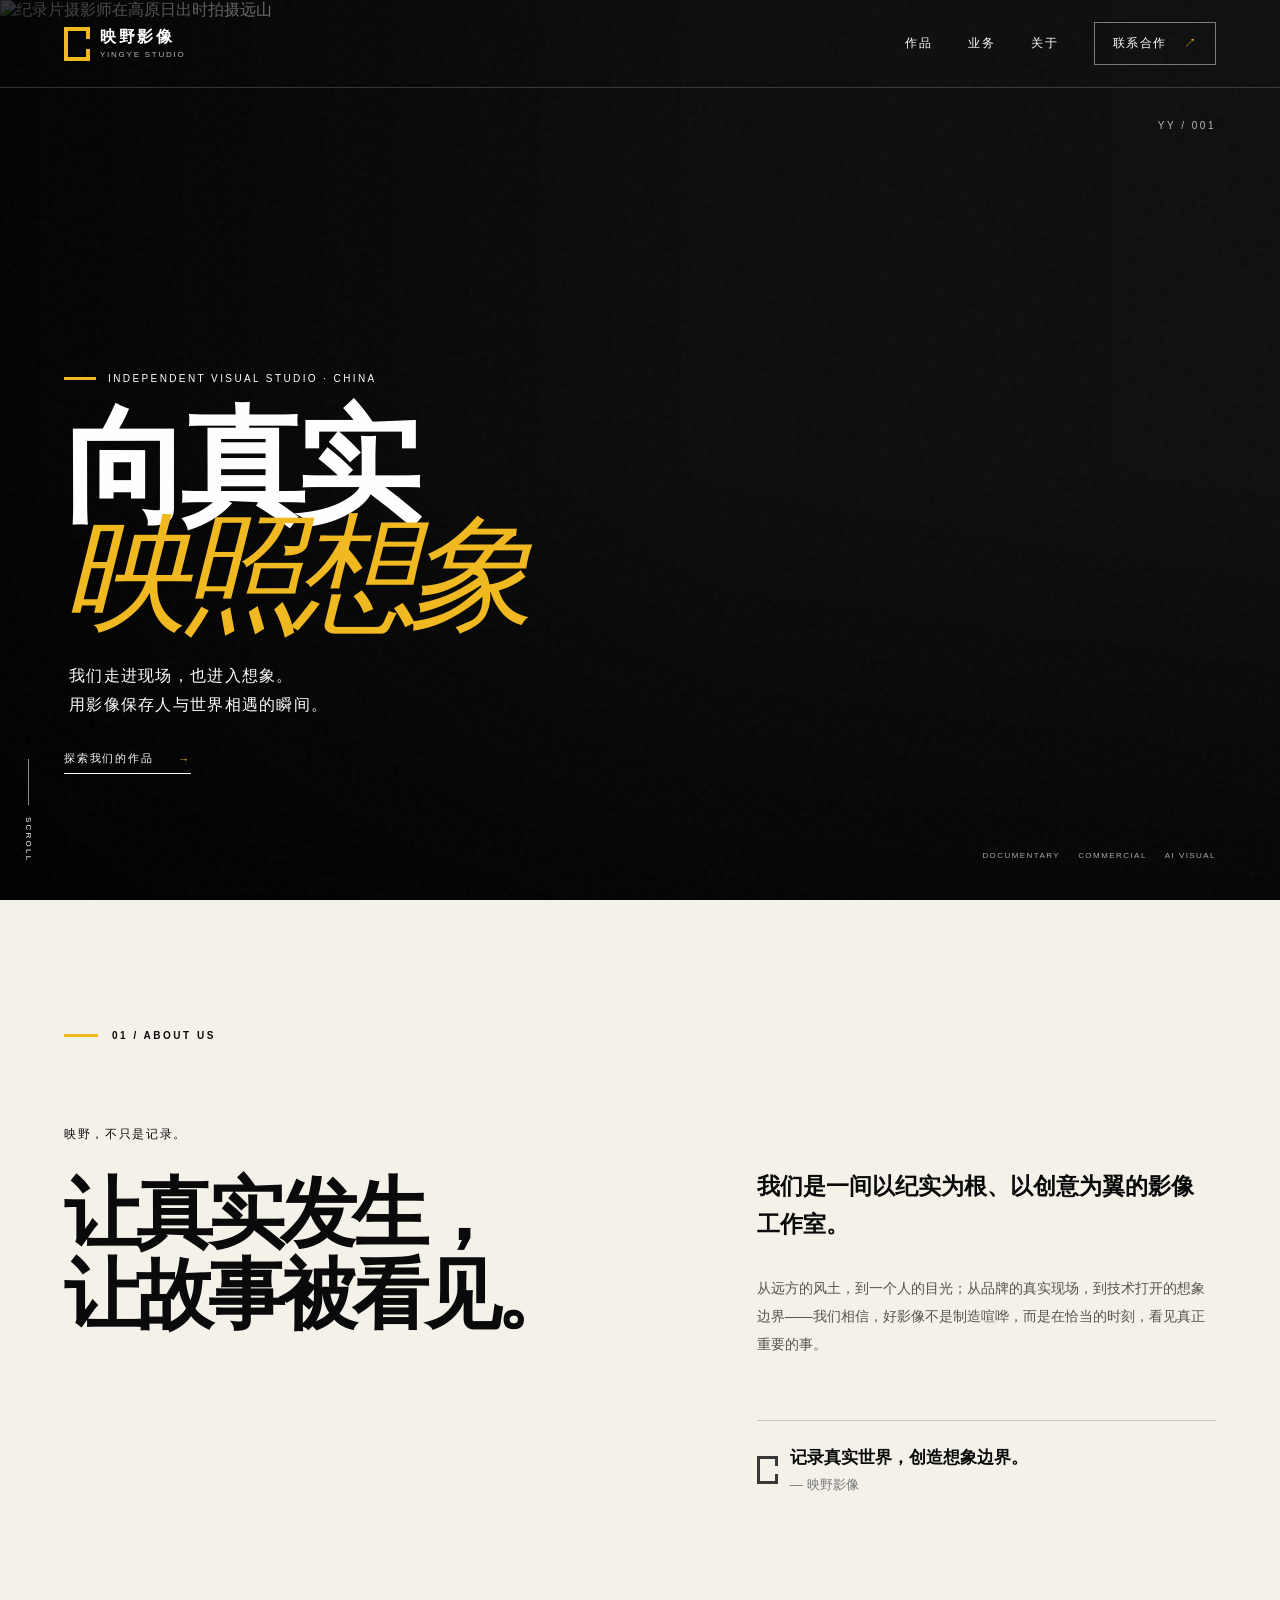
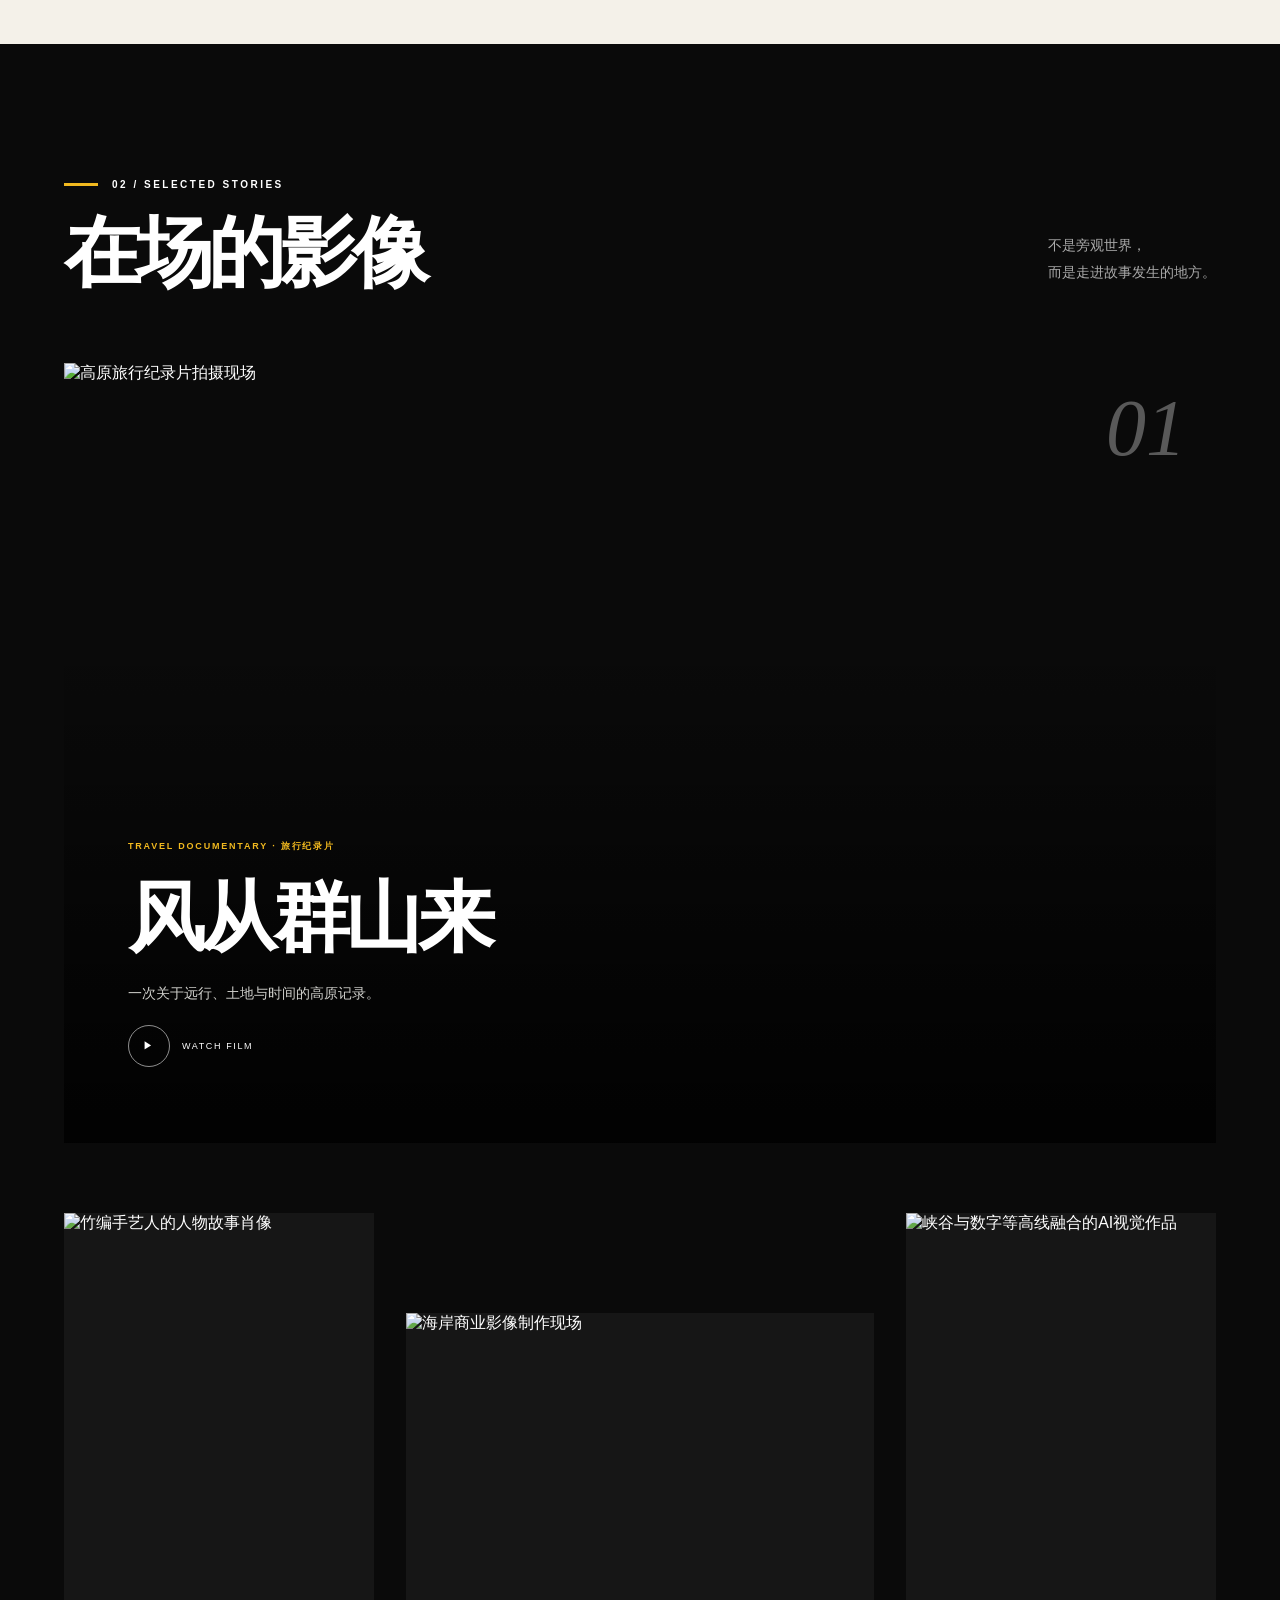
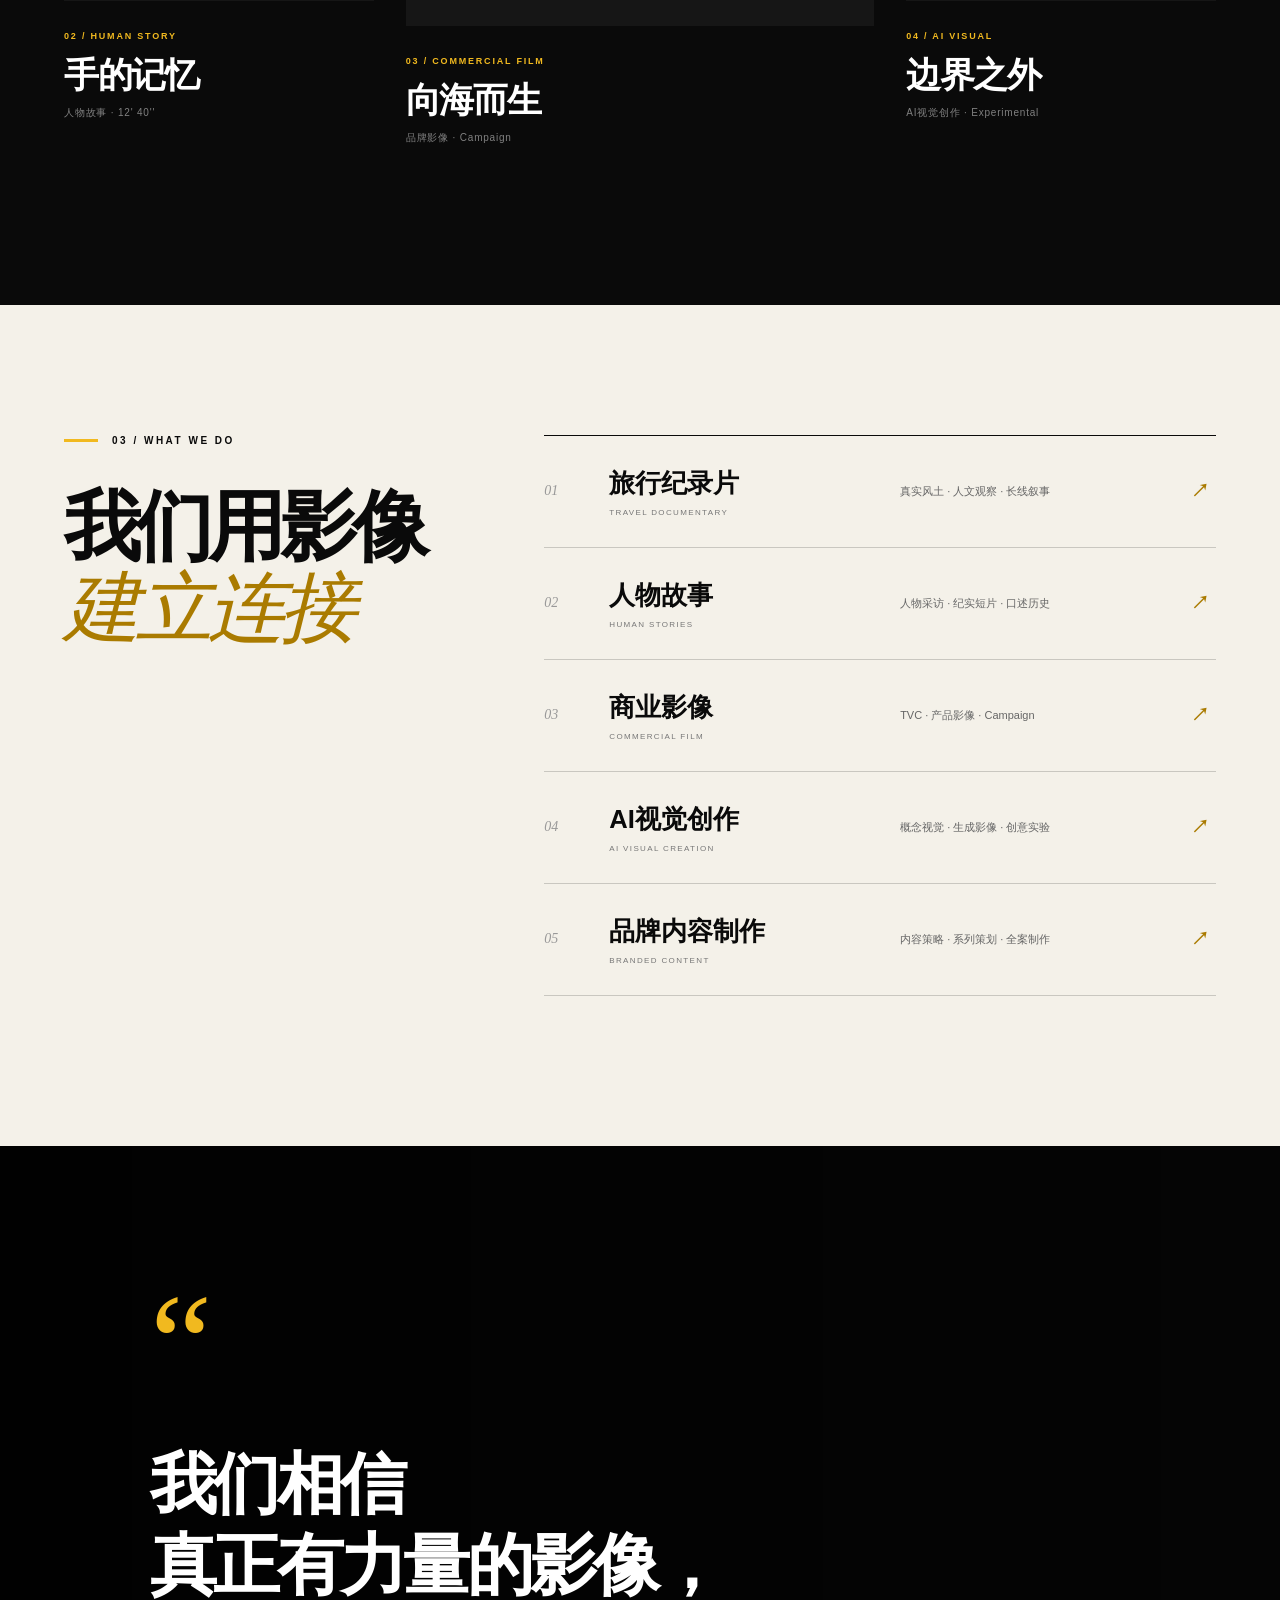
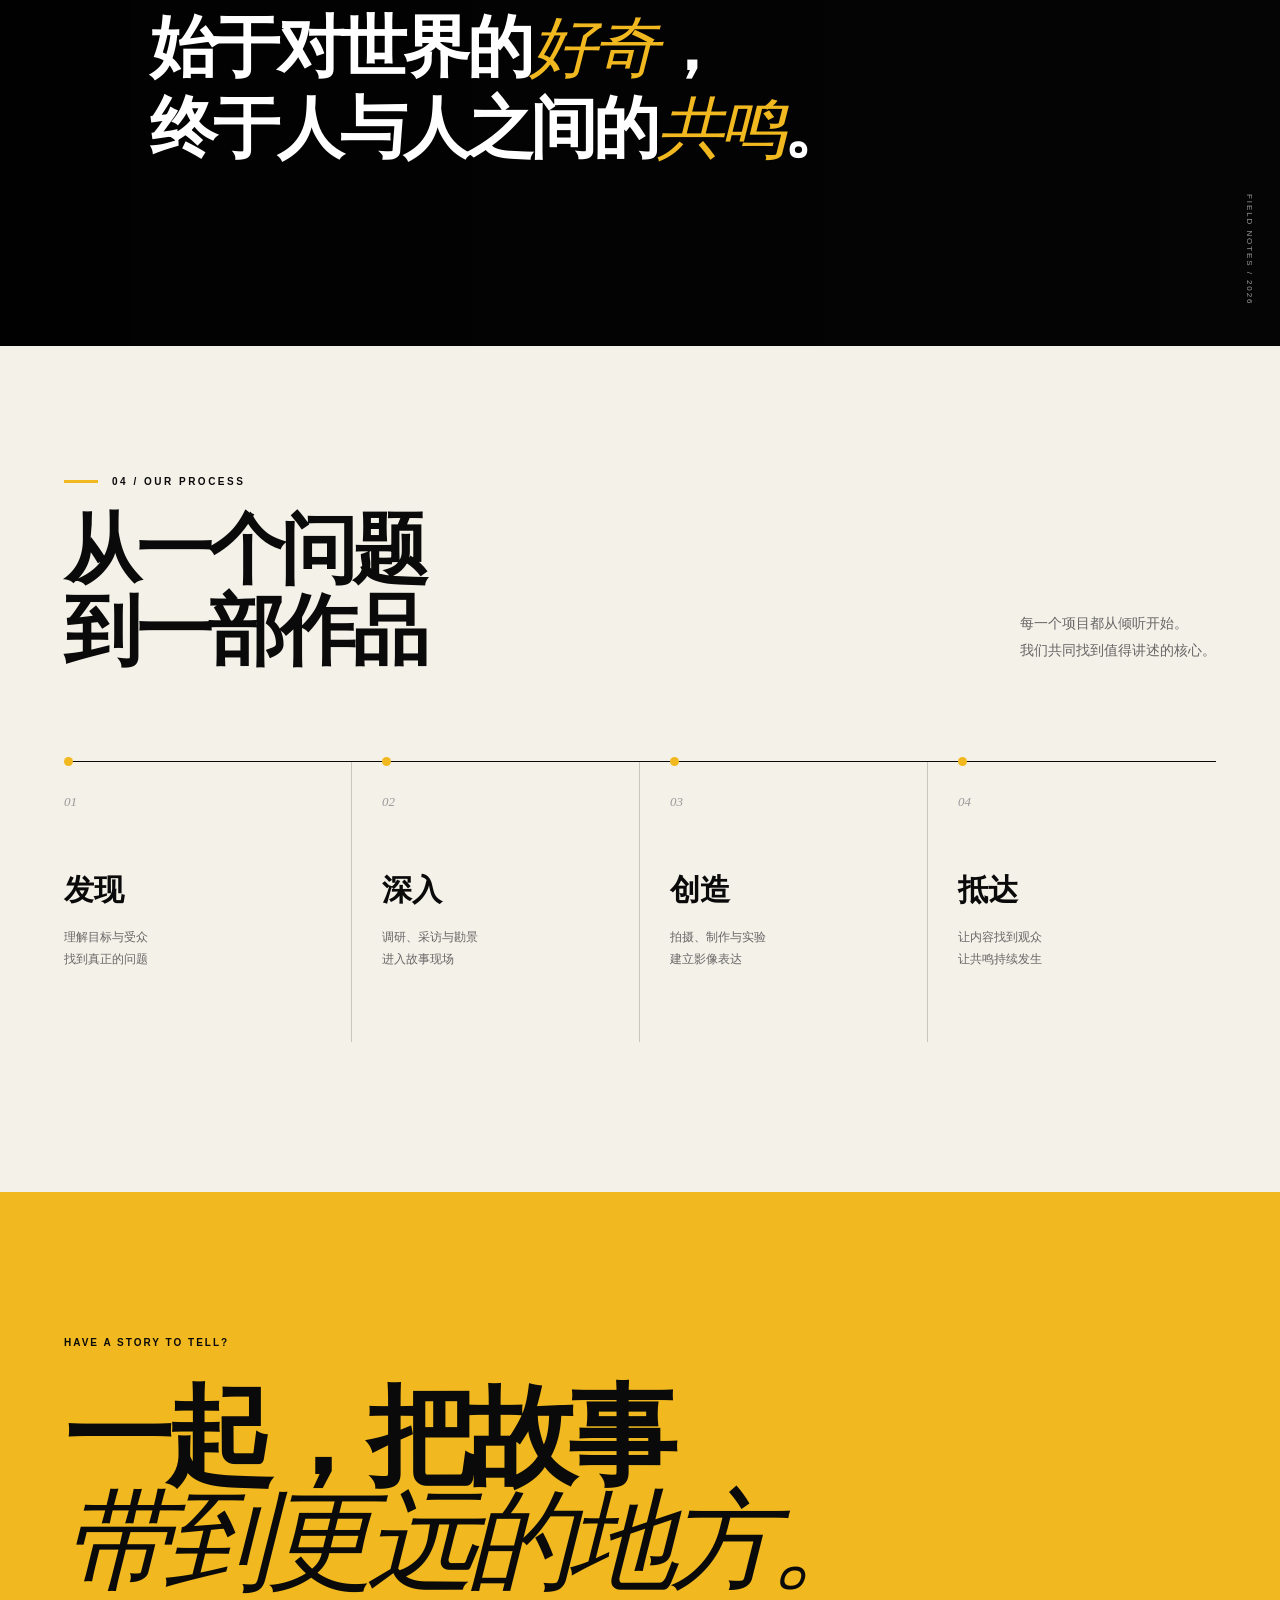
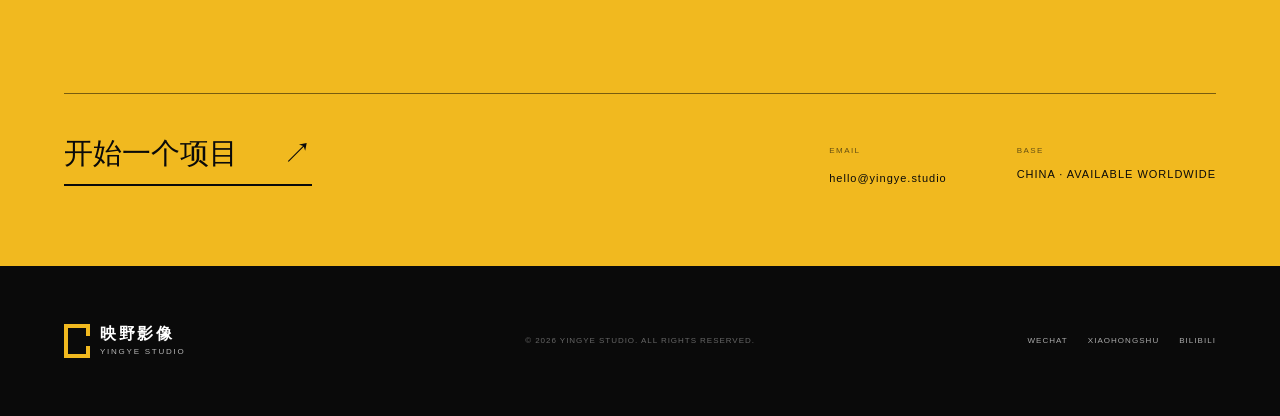
==== index.html @ b3ef0f45 "Add files via upload" ====
<!doctype html>
<html lang="zh-CN">
<head>
  <meta charset="UTF-8" />
  <meta name="viewport" content="width=device-width, initial-scale=1.0" />
  <meta name="description" content="映野影像 YINGYE STUDIO——记录真实世界，创造想象边界。旅行纪录片、人物故事、商业影像、AI视觉创作与品牌内容制作。" />
  <meta name="theme-color" content="#0a0a0a" />
  <title>映野影像 YINGYE STUDIO</title>
  <link rel="stylesheet" href="styles.css" />
</head>
<body>
  <div class="grain" aria-hidden="true"></div>

  <header class="site-header" id="siteHeader">
    <a class="brand" href="#top" aria-label="映野影像首页">
      <span class="brand-mark" aria-hidden="true"></span>
      <span class="brand-copy"><b>映野影像</b><small>YINGYE STUDIO</small></span>
    </a>
    <nav class="desktop-nav" aria-label="主导航">
      <a href="#work">作品</a>
      <a href="#services">业务</a>
      <a href="#about">关于</a>
      <a class="nav-contact" href="#contact">联系合作 <span>↗</span></a>
    </nav>
    <button class="menu-toggle" type="button" aria-label="打开菜单" aria-controls="mobileNav" aria-expanded="false">
      <span></span><span></span>
    </button>
  </header>

  <nav class="mobile-nav" id="mobileNav" aria-label="移动端导航">
    <a href="#work"><em>01</em>作品</a>
    <a href="#services"><em>02</em>业务</a>
    <a href="#about"><em>03</em>关于</a>
    <a href="#contact"><em>04</em>联系合作</a>
    <p>记录真实世界，创造想象边界。</p>
  </nav>

  <main id="top">
    <section class="hero" aria-labelledby="heroTitle">
      <img class="hero-image" src="assets/hero-documentary.webp" alt="纪录片摄影师在高原日出时拍摄远山" fetchpriority="high" />
      <div class="hero-shade" aria-hidden="true"></div>
      <div class="hero-index">YY / 001</div>
      <div class="hero-content">
        <p class="eyebrow"><span></span> Independent Visual Studio · China</p>
        <h1 id="heroTitle">向真实<br /><i>映照想象</i></h1>
        <p class="hero-lead">我们走进现场，也进入想象。<br />用影像保存人与世界相遇的瞬间。</p>
        <a class="text-link light" href="#work">探索我们的作品 <span>→</span></a>
      </div>
      <div class="hero-meta">
        <span>DOCUMENTARY</span><span>COMMERCIAL</span><span>AI VISUAL</span>
      </div>
      <a class="scroll-cue" href="#about" aria-label="向下浏览"><span></span>SCROLL</a>
    </section>

    <section class="intro light-section" id="about">
      <div class="section-kicker reveal">01 / ABOUT US</div>
      <div class="intro-grid">
        <div class="intro-title reveal">
          <p>映野，不只是记录。</p>
          <h2>让真实发生，<br />让故事被看见。</h2>
        </div>
        <div class="intro-copy reveal">
          <p class="lead">我们是一间以纪实为根、以创意为翼的影像工作室。</p>
          <p>从远方的风土，到一个人的目光；从品牌的真实现场，到技术打开的想象边界——我们相信，好影像不是制造喧哗，而是在恰当的时刻，看见真正重要的事。</p>
          <div class="signature">
            <span class="brand-mark dark" aria-hidden="true"></span>
            <b>记录真实世界，创造想象边界。</b>
            <small>— 映野影像</small>
          </div>
        </div>
      </div>
    </section>

    <section class="work-section" id="work" aria-labelledby="workTitle">
      <div class="section-head reveal">
        <div>
          <div class="section-kicker inverse">02 / SELECTED STORIES</div>
          <h2 id="workTitle">在场的影像</h2>
        </div>
        <p>不是旁观世界，<br />而是走进故事发生的地方。</p>
      </div>

      <div class="featured-story reveal">
        <img src="assets/hero-documentary.webp" alt="高原旅行纪录片拍摄现场" loading="lazy" />
        <div class="story-overlay"></div>
        <div class="story-number">01</div>
        <div class="story-copy">
          <span>TRAVEL DOCUMENTARY · 旅行纪录片</span>
          <h3>风从群山来</h3>
          <p>一次关于远行、土地与时间的高原记录。</p>
          <button class="play-button" type="button" data-film="风从群山来" aria-label="播放《风从群山来》概念片"><i>▶</i> WATCH FILM</button>
        </div>
      </div>

      <div class="story-grid">
        <article class="story-card portrait reveal">
          <div class="card-image"><img src="assets/portrait-story.webp" alt="竹编手艺人的人物故事肖像" loading="lazy" /></div>
          <div class="card-caption">
            <span>02 / HUMAN STORY</span>
            <h3>手的记忆</h3>
            <p>人物故事 · 12' 40''</p>
          </div>
        </article>
        <article class="story-card wide reveal">
          <div class="card-image"><img src="assets/commercial-film.webp" alt="海岸商业影像制作现场" loading="lazy" /></div>
          <div class="card-caption">
            <span>03 / COMMERCIAL FILM</span>
            <h3>向海而生</h3>
            <p>品牌影像 · Campaign</p>
          </div>
        </article>
        <article class="story-card portrait reveal">
          <div class="card-image"><img src="assets/ai-visual.webp" alt="峡谷与数字等高线融合的AI视觉作品" loading="lazy" /></div>
          <div class="card-caption">
            <span>04 / AI VISUAL</span>
            <h3>边界之外</h3>
            <p>AI视觉创作 · Experimental</p>
          </div>
        </article>
      </div>
    </section>

    <section class="services light-section" id="services" aria-labelledby="servicesTitle">
      <div class="services-title reveal">
        <div class="section-kicker">03 / WHAT WE DO</div>
        <h2 id="servicesTitle">我们用影像<br /><i>建立连接</i></h2>
      </div>
      <div class="service-list">
        <article class="service-item reveal">
          <span>01</span><div><h3>旅行纪录片</h3><p>TRAVEL DOCUMENTARY</p></div><em>真实风土 · 人文观察 · 长线叙事</em><b>↗</b>
        </article>
        <article class="service-item reveal">
          <span>02</span><div><h3>人物故事</h3><p>HUMAN STORIES</p></div><em>人物采访 · 纪实短片 · 口述历史</em><b>↗</b>
        </article>
        <article class="service-item reveal">
          <span>03</span><div><h3>商业影像</h3><p>COMMERCIAL FILM</p></div><em>TVC · 产品影像 · Campaign</em><b>↗</b>
        </article>
        <article class="service-item reveal">
          <span>04</span><div><h3>AI视觉创作</h3><p>AI VISUAL CREATION</p></div><em>概念视觉 · 生成影像 · 创意实验</em><b>↗</b>
        </article>
        <article class="service-item reveal">
          <span>05</span><div><h3>品牌内容制作</h3><p>BRANDED CONTENT</p></div><em>内容策略 · 系列策划 · 全案制作</em><b>↗</b>
        </article>
      </div>
    </section>

    <section class="manifesto" aria-label="品牌宣言">
      <div class="manifesto-bg" aria-hidden="true"></div>
      <div class="manifesto-copy reveal">
        <span class="quote-mark">“</span>
        <p>我们相信<br />真正有力量的影像，<br />始于对世界的<strong>好奇</strong>，<br />终于人与人之间的<strong>共鸣</strong>。</p>
      </div>
      <div class="manifesto-side">FIELD NOTES / 2026</div>
    </section>

    <section class="process light-section" aria-labelledby="processTitle">
      <div class="section-head dark-text reveal">
        <div>
          <div class="section-kicker">04 / OUR PROCESS</div>
          <h2 id="processTitle">从一个问题<br />到一部作品</h2>
        </div>
        <p>每一个项目都从倾听开始。<br />我们共同找到值得讲述的核心。</p>
      </div>
      <ol class="process-steps">
        <li class="reveal"><span>01</span><h3>发现</h3><p>理解目标与受众<br />找到真正的问题</p></li>
        <li class="reveal"><span>02</span><h3>深入</h3><p>调研、采访与勘景<br />进入故事现场</p></li>
        <li class="reveal"><span>03</span><h3>创造</h3><p>拍摄、制作与实验<br />建立影像表达</p></li>
        <li class="reveal"><span>04</span><h3>抵达</h3><p>让内容找到观众<br />让共鸣持续发生</p></li>
      </ol>
    </section>

    <section class="contact" id="contact">
      <div class="contact-top reveal">
        <span>HAVE A STORY TO TELL?</span>
        <h2>一起，把故事<br /><i>带到更远的地方。</i></h2>
      </div>
      <div class="contact-bottom reveal">
        <a class="contact-cta" href="mailto:hello@yingye.studio">开始一个项目 <span>↗</span></a>
        <div class="contact-info">
          <div><small>EMAIL</small><a href="mailto:hello@yingye.studio">hello@yingye.studio</a></div>
          <div><small>BASE</small><p>CHINA · AVAILABLE WORLDWIDE</p></div>
        </div>
      </div>
    </section>
  </main>

  <footer>
    <a class="brand footer-brand" href="#top"><span class="brand-mark"></span><span class="brand-copy"><b>映野影像</b><small>YINGYE STUDIO</small></span></a>
    <p>© 2026 YINGYE STUDIO. ALL RIGHTS RESERVED.</p>
    <div><a href="#">WECHAT</a><a href="#">XIAOHONGSHU</a><a href="#">BILIBILI</a></div>
  </footer>

  <div class="film-modal" id="filmModal" role="dialog" aria-modal="true" aria-labelledby="filmTitle" hidden>
    <button type="button" class="modal-close" aria-label="关闭">×</button>
    <div class="film-frame">
      <img src="assets/hero-documentary.webp" alt="" />
      <div><span>CONCEPT TRAILER</span><h2 id="filmTitle">风从群山来</h2><p>此处可替换为您的正式作品视频。</p></div>
    </div>
  </div>

  <script src="script.js"></script>
</body>
</html>
---- styles.css ----
:root {
  --ink: #0a0a0a;
  --paper: #f4f1e9;
  --white: #fff;
  --gold: #f1b91f;
  --muted: #8b8b84;
  --line: rgba(10, 10, 10, .18);
  --pad: clamp(24px, 5vw, 82px);
  --serif: Georgia, "Times New Roman", serif;
  --sans: "Arial Narrow", "PingFang SC", "Microsoft YaHei", Arial, sans-serif;
}

* { box-sizing: border-box; }
html { scroll-behavior: smooth; }
body { margin: 0; color: var(--white); background: var(--ink); font-family: var(--sans); -webkit-font-smoothing: antialiased; }
body.menu-open, body.modal-open { overflow: hidden; }
a { color: inherit; text-decoration: none; }
button { color: inherit; font: inherit; }
img { display: block; width: 100%; }
::selection { background: var(--gold); color: var(--ink); }

.grain { position: fixed; inset: 0; z-index: 100; pointer-events: none; opacity: .045; background-image: url("data:image/svg+xml,%3Csvg viewBox='0 0 180 180' xmlns='http://www.w3.org/2000/svg'%3E%3Cfilter id='n'%3E%3CfeTurbulence type='fractalNoise' baseFrequency='.92' numOctaves='3' stitchTiles='stitch'/%3E%3C/filter%3E%3Crect width='100%25' height='100%25' filter='url(%23n)' opacity='.7'/%3E%3C/svg%3E"); }

.site-header { position: fixed; top: 0; left: 0; right: 0; z-index: 80; height: 88px; padding: 0 var(--pad); display: flex; align-items: center; justify-content: space-between; border-bottom: 1px solid rgba(255,255,255,.18); transition: background .35s, height .35s; }
.site-header.scrolled { height: 72px; background: rgba(8,8,8,.92); backdrop-filter: blur(16px); }
.brand { display: inline-flex; align-items: center; gap: 14px; }
.brand-mark { width: 22px; height: 34px; display: block; border: 4px solid var(--gold); border-right: 0; position: relative; }
.brand-mark::after { content: ""; position: absolute; right: -4px; top: -4px; width: 4px; height: 12px; background: var(--gold); box-shadow: 0 22px 0 var(--gold); }
.brand-mark.dark { border-color: var(--ink); opacity: .8; }
.brand-mark.dark::after { background: var(--ink); box-shadow: 0 22px 0 var(--ink); }
.brand-copy { display: flex; flex-direction: column; line-height: 1; }
.brand-copy b { font-size: 16px; letter-spacing: .16em; }
.brand-copy small { margin-top: 6px; font-size: 8px; letter-spacing: .22em; opacity: .7; }
.desktop-nav { display: flex; align-items: center; gap: 36px; font-size: 12px; letter-spacing: .12em; }
.desktop-nav > a:not(.nav-contact) { position: relative; }
.desktop-nav > a:not(.nav-contact)::after { content: ""; height: 1px; position: absolute; left: 0; right: 100%; bottom: -7px; background: var(--gold); transition: right .25s; }
.desktop-nav > a:hover::after { right: 0; }
.nav-contact { padding: 12px 18px; border: 1px solid rgba(255,255,255,.45); }
.nav-contact span { color: var(--gold); margin-left: 12px; }
.menu-toggle { display: none; width: 42px; height: 42px; background: transparent; border: 0; padding: 8px; position: relative; z-index: 91; }
.menu-toggle span { display: block; height: 1px; background: white; width: 26px; margin: 7px 0; transition: transform .3s; }
.menu-toggle.active span:first-child { transform: translateY(4px) rotate(45deg); }
.menu-toggle.active span:last-child { transform: translateY(-4px) rotate(-45deg); }
.mobile-nav { display: none; }

.hero { height: 100svh; min-height: 720px; position: relative; overflow: hidden; background: #111; }
.hero-image { position: absolute; inset: 0; height: 100%; object-fit: cover; object-position: center; animation: heroZoom 12s ease-out both; }
@keyframes heroZoom { from { transform: scale(1.07); } to { transform: scale(1); } }
.hero-shade { position: absolute; inset: 0; background: linear-gradient(90deg, rgba(0,0,0,.8) 0%, rgba(0,0,0,.22) 55%, rgba(0,0,0,.08)), linear-gradient(0deg, rgba(0,0,0,.65), transparent 48%); }
.hero-index { position: absolute; top: 120px; right: var(--pad); font-size: 10px; letter-spacing: .25em; opacity: .7; }
.hero-content { position: absolute; left: var(--pad); bottom: 14vh; width: min(760px, 72vw); }
.eyebrow { display: flex; align-items: center; gap: 12px; font-size: 10px; letter-spacing: .24em; text-transform: uppercase; margin: 0 0 30px; }
.eyebrow span { width: 32px; height: 3px; background: var(--gold); }
.hero h1 { margin: 0; font-size: clamp(64px, 9.8vw, 156px); line-height: .85; letter-spacing: -.07em; font-weight: 900; }
.hero h1 i { font-family: var(--serif); font-weight: 400; letter-spacing: -.08em; color: var(--gold); }
.hero-lead { font-size: clamp(14px, 1.25vw, 19px); line-height: 1.8; margin: 34px 0 28px 5px; letter-spacing: .08em; }
.text-link { display: inline-flex; align-items: center; gap: 25px; padding-bottom: 7px; border-bottom: 1px solid currentColor; font-size: 11px; letter-spacing: .16em; }
.text-link span { color: var(--gold); transition: transform .25s; }
.text-link:hover span { transform: translateX(7px); }
.hero-meta { position: absolute; right: var(--pad); bottom: 40px; display: flex; gap: 18px; font-size: 8px; letter-spacing: .18em; opacity: .65; }
.scroll-cue { position: absolute; left: 24px; bottom: 38px; font-size: 8px; letter-spacing: .28em; writing-mode: vertical-rl; display: flex; align-items: center; gap: 12px; }
.scroll-cue span { width: 1px; height: 46px; background: rgba(255,255,255,.55); position: relative; overflow: hidden; }
.scroll-cue span::after { content: ""; position: absolute; width: 100%; height: 50%; left: 0; top: -50%; background: var(--gold); animation: scrollLine 2s infinite; }
@keyframes scrollLine { to { top: 100%; } }

.light-section { color: var(--ink); background: var(--paper); }
.intro { padding: 130px var(--pad) 150px; }
.section-kicker { font-size: 10px; letter-spacing: .25em; font-weight: 700; display: flex; gap: 14px; align-items: center; }
.section-kicker::before { content: ""; width: 34px; height: 3px; background: var(--gold); }
.section-kicker.inverse { color: white; }
.intro-grid { display: grid; grid-template-columns: 1.08fr .92fr; gap: 12vw; margin-top: 85px; }
.intro-title > p { font-size: 12px; letter-spacing: .14em; margin: 0 0 30px; }
.intro-title h2, .services-title h2, .section-head h2 { margin: 0; font-size: clamp(42px, 6vw, 88px); line-height: 1.06; letter-spacing: -.065em; }
.intro-copy { max-width: 560px; padding-top: 42px; }
.intro-copy > p { color: #54544f; line-height: 2; font-size: 14px; }
.intro-copy .lead { color: var(--ink); font-size: 23px; line-height: 1.65; font-weight: 600; margin: 0 0 30px; }
.signature { margin-top: 62px; padding-top: 25px; border-top: 1px solid var(--line); display: grid; grid-template-columns: auto 1fr; column-gap: 15px; align-items: center; }
.signature .brand-mark { grid-row: 1 / 3; width: 18px; height: 28px; border-width: 3px; }
.signature .brand-mark::after { width: 3px; right: -3px; top: -3px; height: 10px; box-shadow: 0 18px 0 var(--ink); }
.signature b { font-family: var(--serif); font-size: 17px; }
.signature small { margin-top: 7px; color: #777; }

.work-section { padding: 135px var(--pad) 160px; background: var(--ink); }
.section-head { display: flex; align-items: flex-end; justify-content: space-between; margin-bottom: 70px; }
.section-head h2 { margin-top: 22px; }
.section-head > p { margin: 0 0 8px; max-width: 330px; color: #aaa; font-size: 14px; line-height: 1.9; }
.featured-story { height: min(70vw, 780px); min-height: 540px; position: relative; overflow: hidden; }
.featured-story > img { height: 100%; object-fit: cover; transition: transform 1s cubic-bezier(.2,.8,.2,1); }
.featured-story:hover > img { transform: scale(1.025); }
.story-overlay { position: absolute; inset: 0; background: linear-gradient(0deg, rgba(0,0,0,.85), transparent 65%); }
.story-number { position: absolute; right: 30px; top: 25px; font: italic 80px/1 var(--serif); opacity: .32; }
.story-copy { position: absolute; left: clamp(25px, 5vw, 70px); bottom: clamp(30px, 6vw, 76px); }
.story-copy > span, .card-caption > span { color: var(--gold); font-size: 9px; letter-spacing: .2em; font-weight: 700; }
.story-copy h3 { font-size: clamp(42px, 6vw, 88px); letter-spacing: -.06em; margin: 14px 0 12px; }
.story-copy p { color: #d0d0cc; font-size: 14px; }
.play-button { margin-top: 22px; border: 0; background: transparent; padding: 0; font-size: 9px; letter-spacing: .18em; cursor: pointer; display: flex; align-items: center; gap: 12px; }
.play-button i { width: 42px; height: 42px; display: grid; place-items: center; border: 1px solid rgba(255,255,255,.55); border-radius: 50%; font-style: normal; font-size: 10px; transition: background .25s, color .25s; }
.play-button:hover i { background: var(--gold); color: var(--ink); border-color: var(--gold); }
.story-grid { display: grid; grid-template-columns: .86fr 1.3fr .86fr; gap: clamp(16px, 2.5vw, 40px); margin-top: 70px; align-items: start; }
.story-card.wide { margin-top: 100px; }
.card-image { overflow: hidden; background: #161616; }
.story-card.portrait .card-image { aspect-ratio: 4 / 5; }
.story-card.wide .card-image { aspect-ratio: 3 / 2; }
.card-image img { height: 100%; object-fit: cover; filter: saturate(.82); transition: transform .7s, filter .7s; }
.story-card:hover img { transform: scale(1.035); filter: saturate(1); }
.card-caption { padding-top: 24px; position: relative; }
.card-caption h3 { margin: 10px 0 7px; font-size: clamp(25px, 2.7vw, 42px); letter-spacing: -.04em; }
.card-caption p { margin: 0; color: #808080; font-size: 10px; letter-spacing: .08em; }

.services { padding: 130px var(--pad) 150px; display: grid; grid-template-columns: .72fr 1.28fr; gap: 8vw; }
.services-title { position: sticky; top: 130px; align-self: start; }
.services-title h2 { margin-top: 40px; }
.services-title h2 i { font-family: var(--serif); color: #aa7b00; font-weight: 400; }
.service-list { border-top: 1px solid var(--ink); }
.service-item { display: grid; grid-template-columns: 45px 1fr 1fr 25px; gap: 20px; align-items: center; padding: 30px 0; border-bottom: 1px solid var(--line); transition: padding .25s, background .25s; }
.service-item:hover { padding-left: 16px; background: rgba(241,185,31,.08); }
.service-item > span { color: #999; font: italic 14px var(--serif); }
.service-item h3 { margin: 0 0 7px; font-size: clamp(20px, 2vw, 30px); }
.service-item div p { margin: 0; font-size: 8px; letter-spacing: .17em; color: #777; }
.service-item em { color: #666; font-style: normal; font-size: 11px; line-height: 1.7; }
.service-item b { color: #aa7b00; font-size: 18px; transition: transform .25s; }
.service-item:hover b { transform: translate(4px,-4px); }

.manifesto { min-height: 800px; position: relative; display: grid; place-items: center; overflow: hidden; }
.manifesto-bg { position: absolute; inset: -5%; background: linear-gradient(90deg, rgba(0,0,0,.86), rgba(0,0,0,.45)), url('assets/ai-visual.webp') center 59% / cover; filter: saturate(.7); }
.manifesto-copy { width: min(980px, 82vw); position: relative; z-index: 1; }
.quote-mark { color: var(--gold); font: 140px/.3 var(--serif); }
.manifesto-copy p { font-size: clamp(34px, 5.2vw, 75px); line-height: 1.22; letter-spacing: -.055em; font-weight: 700; margin: 50px 0 0; }
.manifesto-copy strong { color: var(--gold); font-family: var(--serif); font-style: italic; font-weight: 400; }
.manifesto-side { position: absolute; right: 26px; bottom: 40px; z-index: 1; writing-mode: vertical-rl; letter-spacing: .24em; font-size: 8px; opacity: .6; }

.process { padding: 130px var(--pad) 150px; }
.section-head.dark-text { color: var(--ink); }
.section-head.dark-text > p { color: #666; }
.process-steps { list-style: none; padding: 0; margin: 90px 0 0; display: grid; grid-template-columns: repeat(4, 1fr); border-top: 1px solid var(--ink); }
.process-steps li { min-height: 280px; padding: 30px 30px 20px 0; border-right: 1px solid var(--line); position: relative; }
.process-steps li:not(:first-child) { padding-left: 30px; }
.process-steps li:last-child { border-right: 0; }
.process-steps span { font: italic 13px var(--serif); color: #999; }
.process-steps h3 { font-size: 30px; margin: 60px 0 16px; }
.process-steps p { color: #666; font-size: 12px; line-height: 1.8; }
.process-steps li::after { content: ""; position: absolute; width: 9px; height: 9px; top: -5px; left: 0; background: var(--gold); border-radius: 50%; }
.process-steps li:not(:first-child)::after { left: 30px; }

.contact { padding: 140px var(--pad) 80px; background: var(--gold); color: var(--ink); }
.contact-top > span { font-size: 10px; font-weight: 700; letter-spacing: .2em; }
.contact h2 { margin: 35px 0 100px; font-size: clamp(54px, 8.5vw, 130px); line-height: .95; letter-spacing: -.075em; }
.contact h2 i { font-family: var(--serif); font-weight: 400; }
.contact-bottom { border-top: 1px solid rgba(0,0,0,.5); padding-top: 40px; display: flex; justify-content: space-between; align-items: flex-end; gap: 50px; }
.contact-cta { font-size: clamp(20px, 2.3vw, 34px); display: flex; gap: 45px; align-items: center; border-bottom: 2px solid var(--ink); padding-bottom: 10px; }
.contact-cta span { transition: transform .25s; }
.contact-cta:hover span { transform: translate(5px,-5px); }
.contact-info { display: flex; gap: 70px; }
.contact-info small { font-size: 8px; letter-spacing: .18em; display: block; margin-bottom: 13px; opacity: .6; }
.contact-info a, .contact-info p { margin: 0; font-size: 11px; letter-spacing: .09em; }

footer { min-height: 150px; padding: 40px var(--pad); display: grid; grid-template-columns: 1fr auto 1fr; gap: 30px; align-items: center; background: var(--ink); }
.footer-brand { justify-self: start; }
footer > p { font-size: 8px; letter-spacing: .12em; color: #666; }
footer > div { justify-self: end; display: flex; gap: 20px; font-size: 8px; letter-spacing: .13em; color: #aaa; }

.film-modal { position: fixed; inset: 0; z-index: 120; background: rgba(0,0,0,.95); padding: 8vh 8vw; }
.film-modal[hidden] { display: none; }
.modal-close { position: absolute; top: 24px; right: 30px; background: none; border: 0; font-size: 40px; cursor: pointer; }
.film-frame { width: min(1100px, 100%); height: 100%; margin: auto; position: relative; display: grid; place-items: center; overflow: hidden; }
.film-frame img { position: absolute; inset: 0; height: 100%; object-fit: cover; opacity: .55; }
.film-frame::after { content: ""; position: absolute; inset: 0; background: radial-gradient(circle, transparent, rgba(0,0,0,.6)); }
.film-frame > div { position: relative; z-index: 1; text-align: center; }
.film-frame span { color: var(--gold); font-size: 9px; letter-spacing: .22em; }
.film-frame h2 { font-size: clamp(50px,8vw,110px); margin: 20px 0; letter-spacing: -.07em; }
.film-frame p { font-size: 13px; color: #ccc; }

.reveal { opacity: 0; transform: translateY(30px); transition: opacity .85s ease, transform .85s cubic-bezier(.2,.75,.3,1); }
.reveal.visible { opacity: 1; transform: none; }

@media (max-width: 900px) {
  .desktop-nav { display: none; }
  .menu-toggle { display: block; }
  .mobile-nav { display: flex; position: fixed; inset: 0; z-index: 70; background: var(--ink); padding: 140px var(--pad) 50px; flex-direction: column; opacity: 0; visibility: hidden; transition: opacity .3s, visibility .3s; }
  .mobile-nav.open { opacity: 1; visibility: visible; }
  .mobile-nav a { font-size: 36px; font-weight: 700; border-bottom: 1px solid #333; padding: 17px 0; }
  .mobile-nav em { color: var(--gold); font: italic 11px var(--serif); margin-right: 25px; }
  .mobile-nav p { margin-top: auto; color: #777; font-size: 11px; }
  .hero-content { width: 82vw; bottom: 16vh; }
  .hero-meta { display: none; }
  .intro-grid, .services { grid-template-columns: 1fr; }
  .intro-grid { gap: 35px; }
  .intro-copy { padding-top: 0; }
  .section-head { align-items: flex-start; gap: 40px; }
  .story-grid { grid-template-columns: 1fr 1fr; }
  .story-card.wide { grid-column: 1 / 3; grid-row: 1; margin-top: 0; }
  .services-title { position: static; margin-bottom: 50px; }
  .process-steps { grid-template-columns: 1fr 1fr; }
  .process-steps li:nth-child(2) { border-right: 0; }
  .contact-bottom { align-items: flex-start; flex-direction: column; }
  footer { grid-template-columns: 1fr 1fr; }
  footer > p { order: 3; grid-column: 1 / 3; }
}

@media (max-width: 600px) {
  .site-header { height: 72px; }
  .hero { min-height: 670px; }
  .hero-image { object-position: 58% center; }
  .hero-content { bottom: 15vh; }
  .hero h1 { font-size: clamp(58px, 19vw, 82px); }
  .hero-lead { font-size: 12px; margin-top: 25px; }
  .hero-index, .scroll-cue { display: none; }
  .intro, .work-section, .services, .process { padding-top: 90px; padding-bottom: 100px; }
  .intro-grid { margin-top: 55px; }
  .intro-copy .lead { font-size: 18px; }
  .section-head { display: block; }
  .section-head > p { margin-top: 25px; }
  .featured-story { min-height: 520px; height: 72vh; }
  .featured-story > img { object-position: 56% center; }
  .story-number { font-size: 55px; }
  .story-grid { grid-template-columns: 1fr; margin-top: 35px; }
  .story-card.wide { grid-column: auto; grid-row: auto; }
  .story-card.wide .card-image { aspect-ratio: 4 / 5; }
  .service-item { grid-template-columns: 34px 1fr 20px; }
  .service-item > em { display: none; }
  .manifesto { min-height: 660px; }
  .manifesto-copy { width: 84vw; }
  .process-steps { grid-template-columns: 1fr; }
  .process-steps li, .process-steps li:nth-child(2) { min-height: 210px; border-right: 0; padding-left: 0; border-bottom: 1px solid var(--line); }
  .process-steps li:not(:first-child) { padding-left: 0; }
  .process-steps li:not(:first-child)::after { left: 0; }
  .process-steps h3 { margin-top: 38px; }
  .contact { padding-top: 100px; }
  .contact h2 { margin-bottom: 70px; }
  .contact-info { flex-direction: column; gap: 28px; }
  footer { grid-template-columns: 1fr; }
  footer > div { justify-self: start; flex-wrap: wrap; }
  footer > p { grid-column: auto; order: 3; }
  .footer-brand { margin-bottom: 12px; }
}

@media (prefers-reduced-motion: reduce) {
  *, *::before, *::after { scroll-behavior: auto !important; animation-duration: .01ms !important; animation-iteration-count: 1 !important; transition-duration: .01ms !important; }
  .reveal { opacity: 1; transform: none; }
}
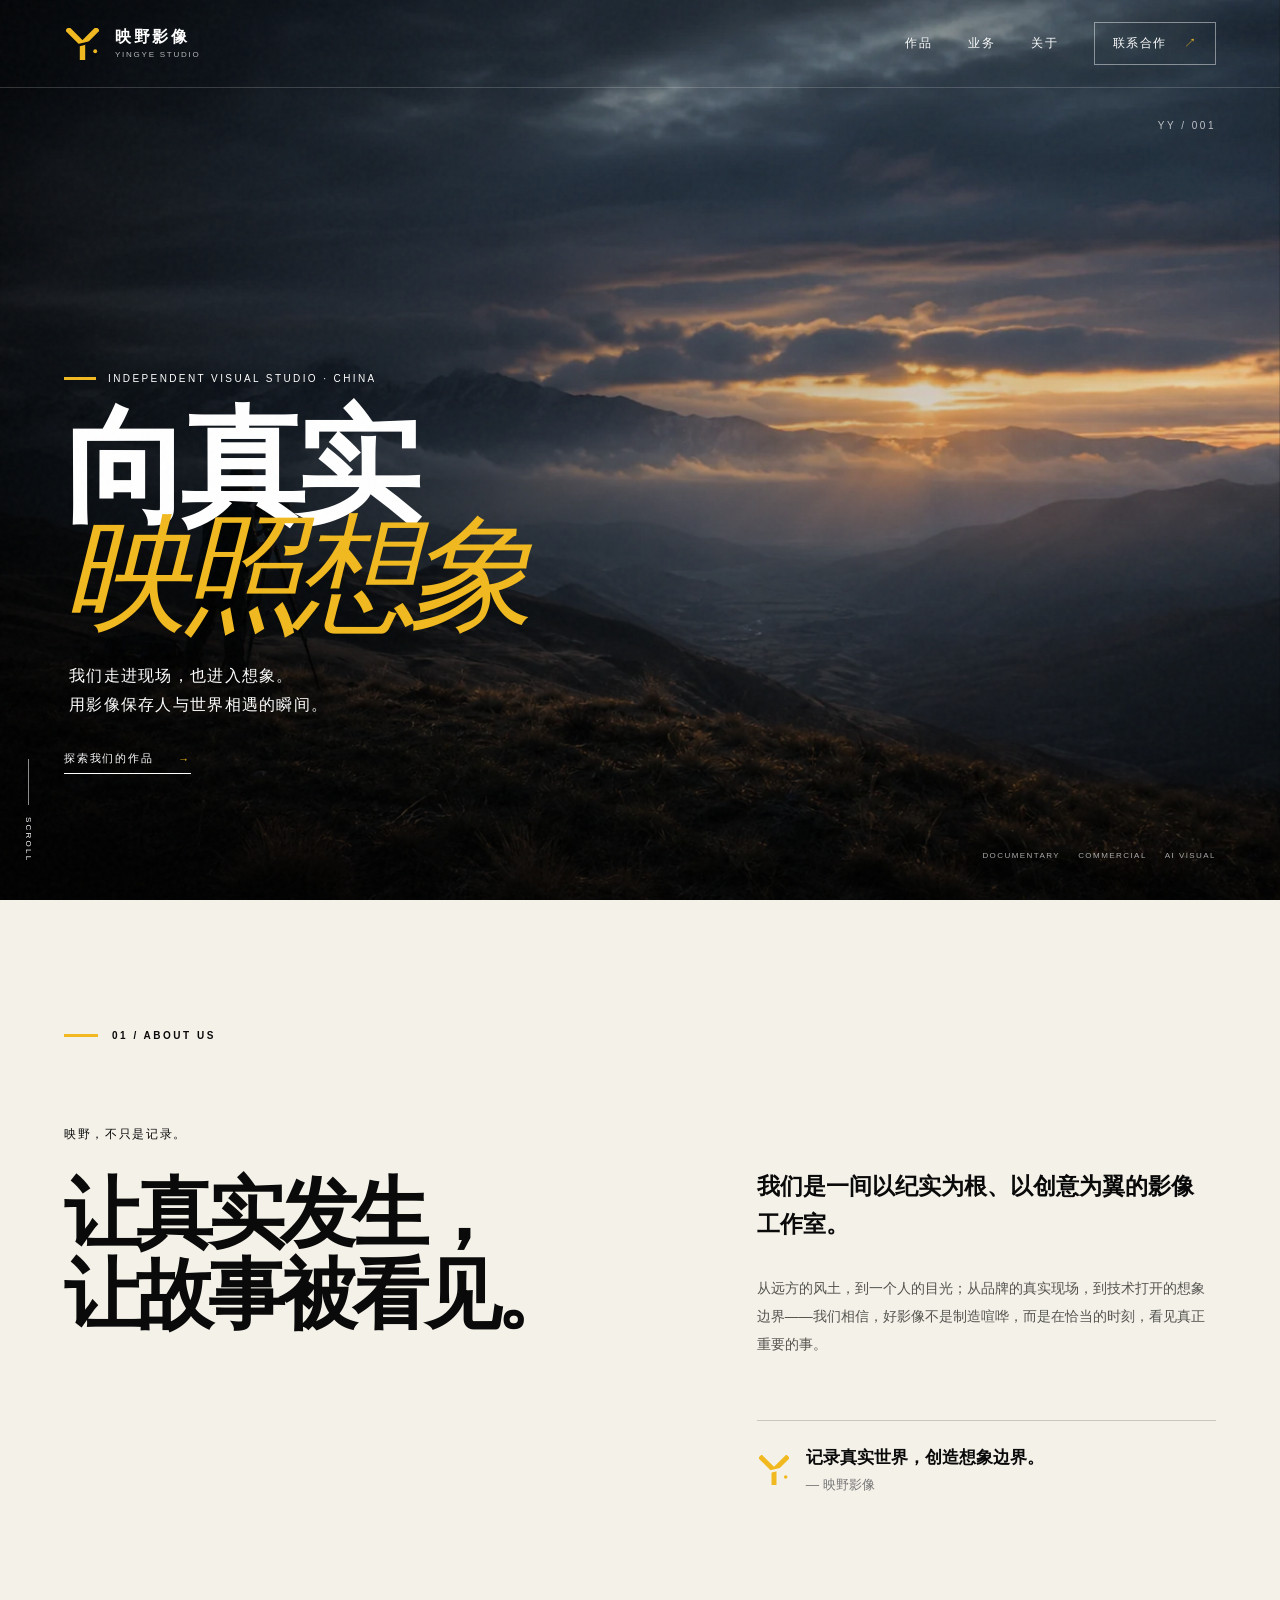
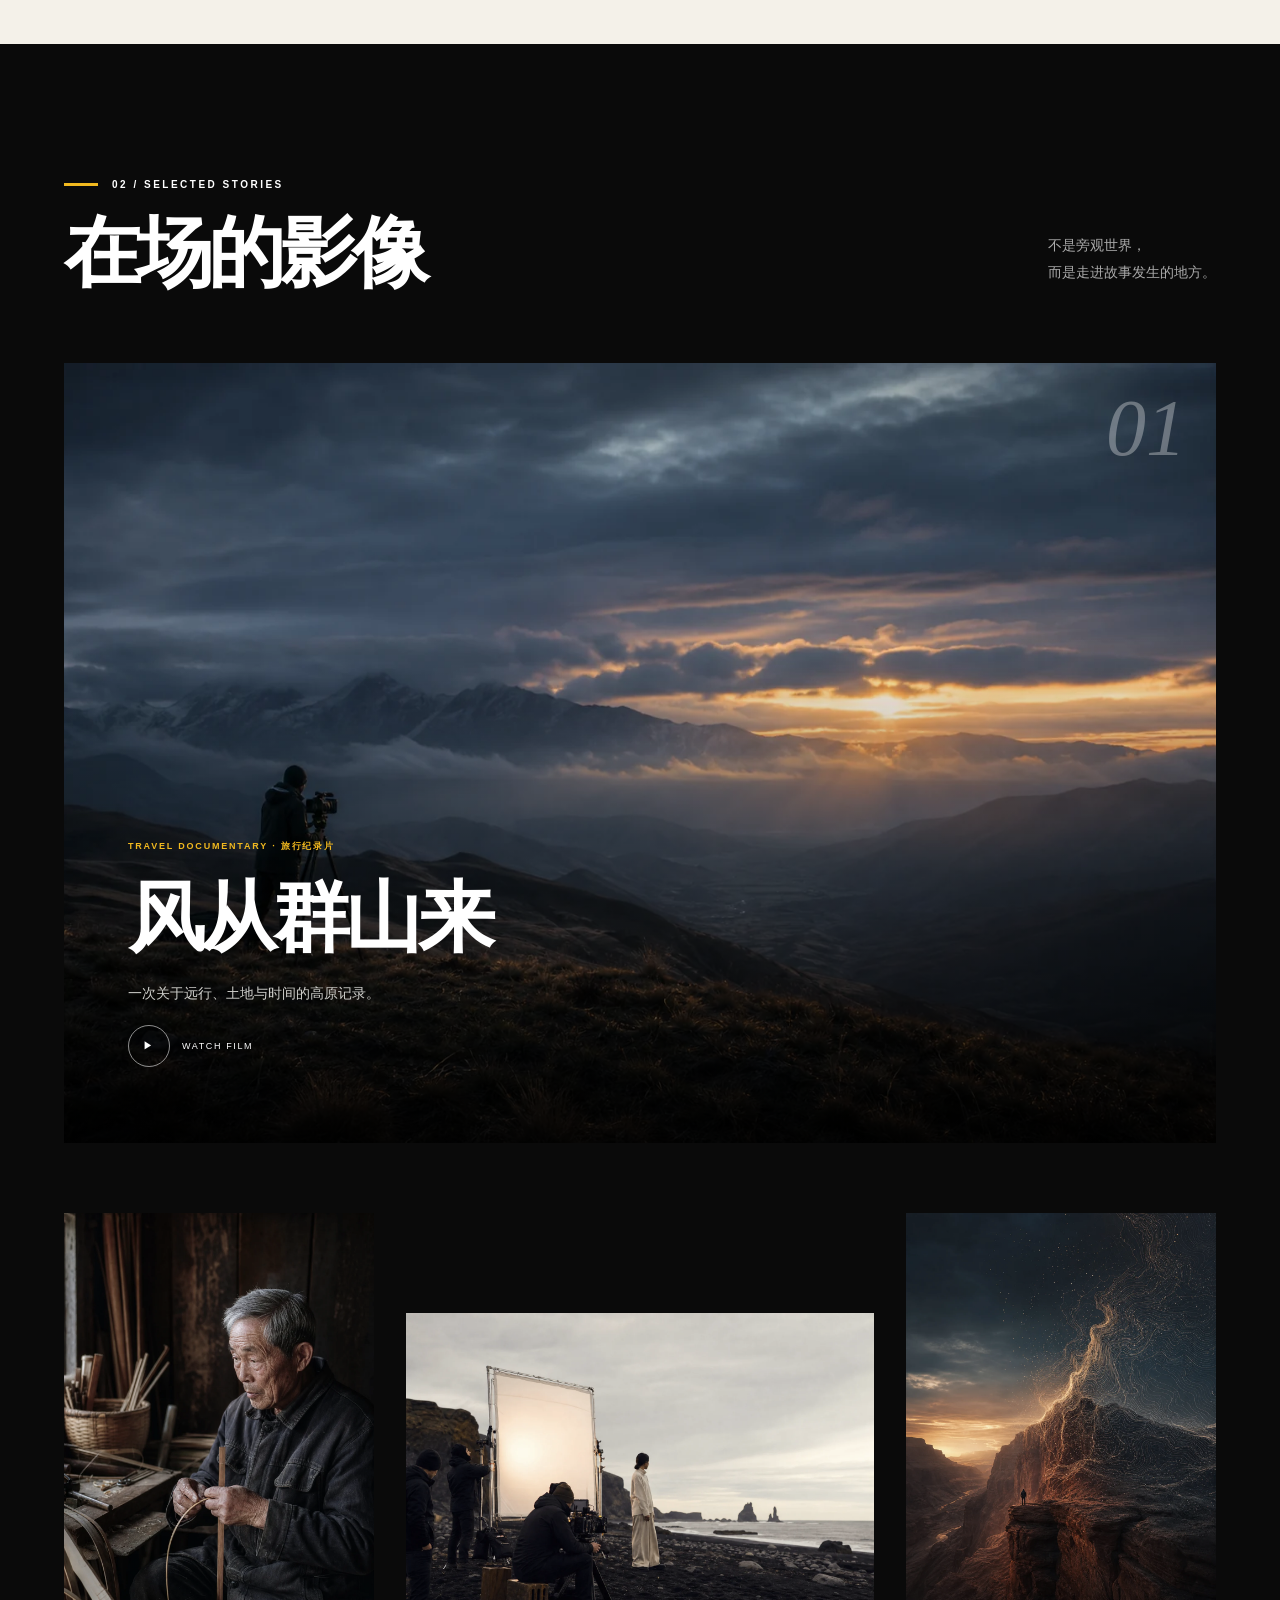
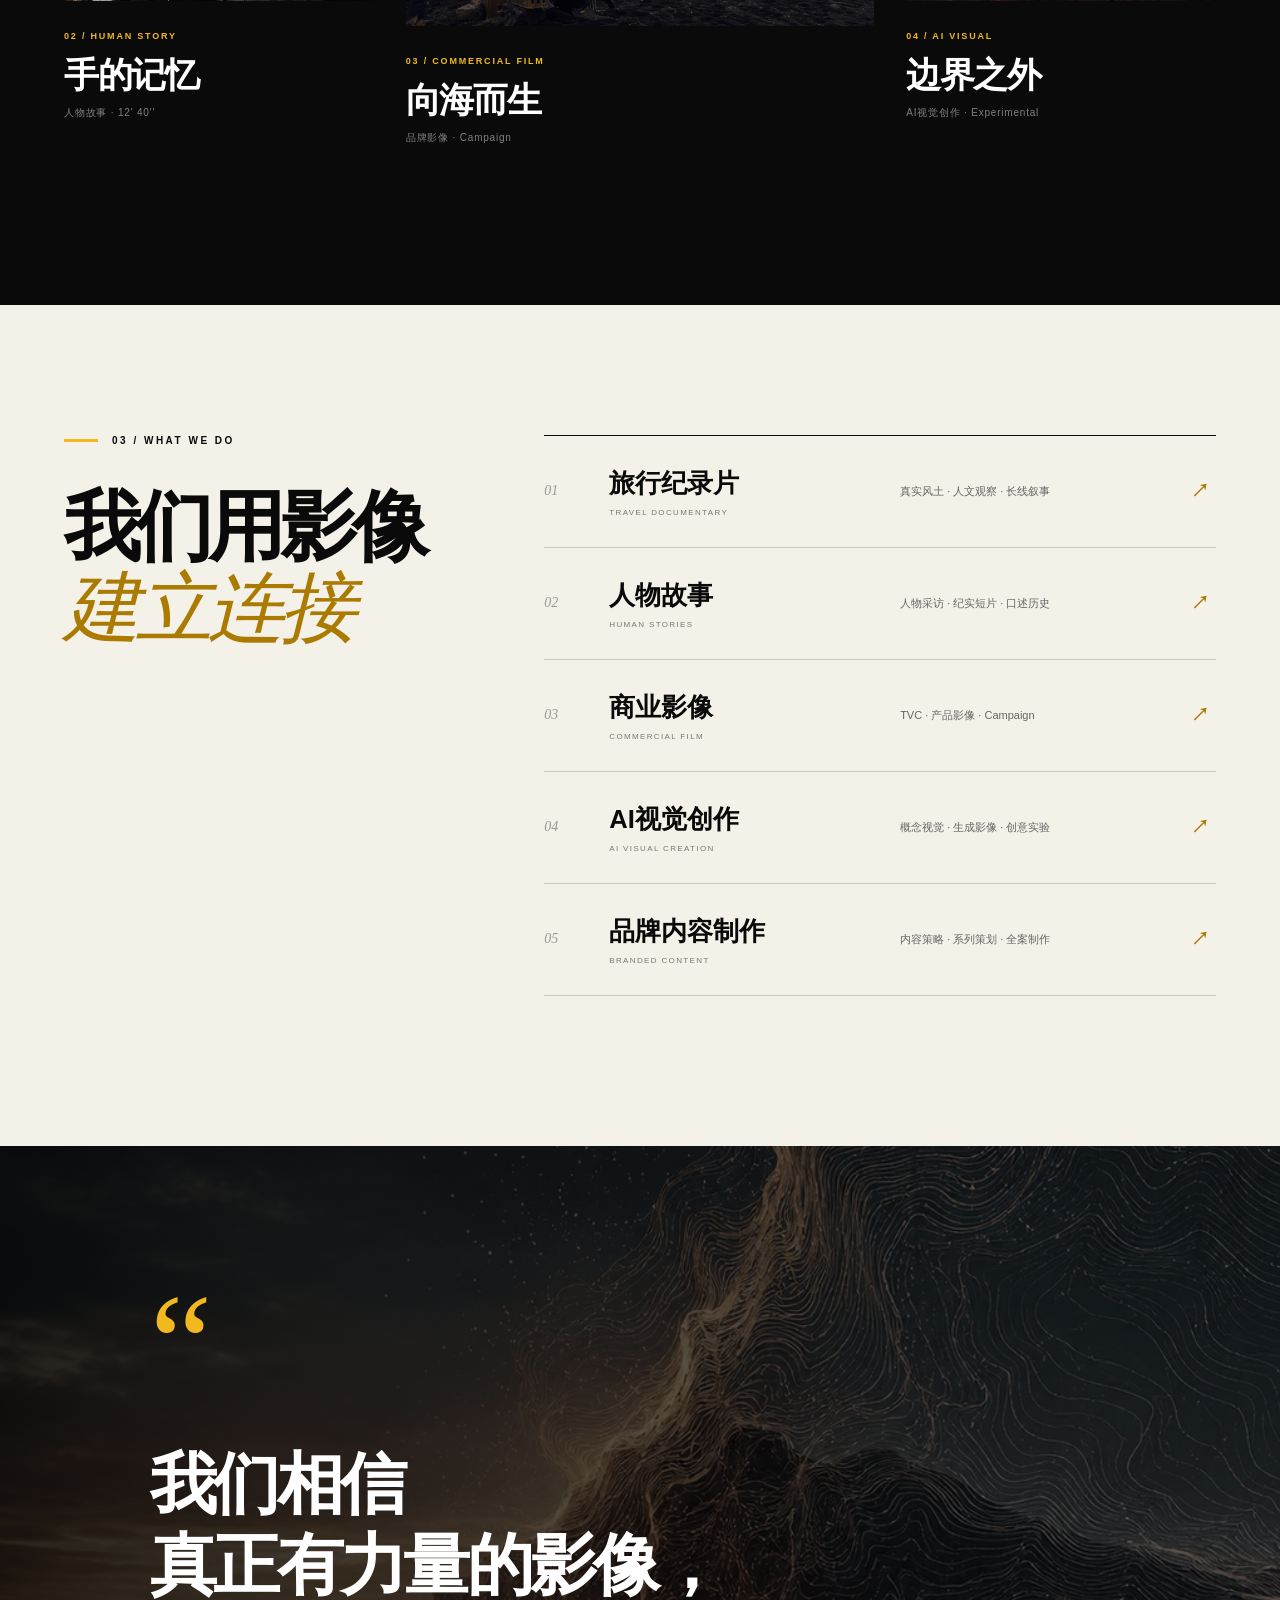
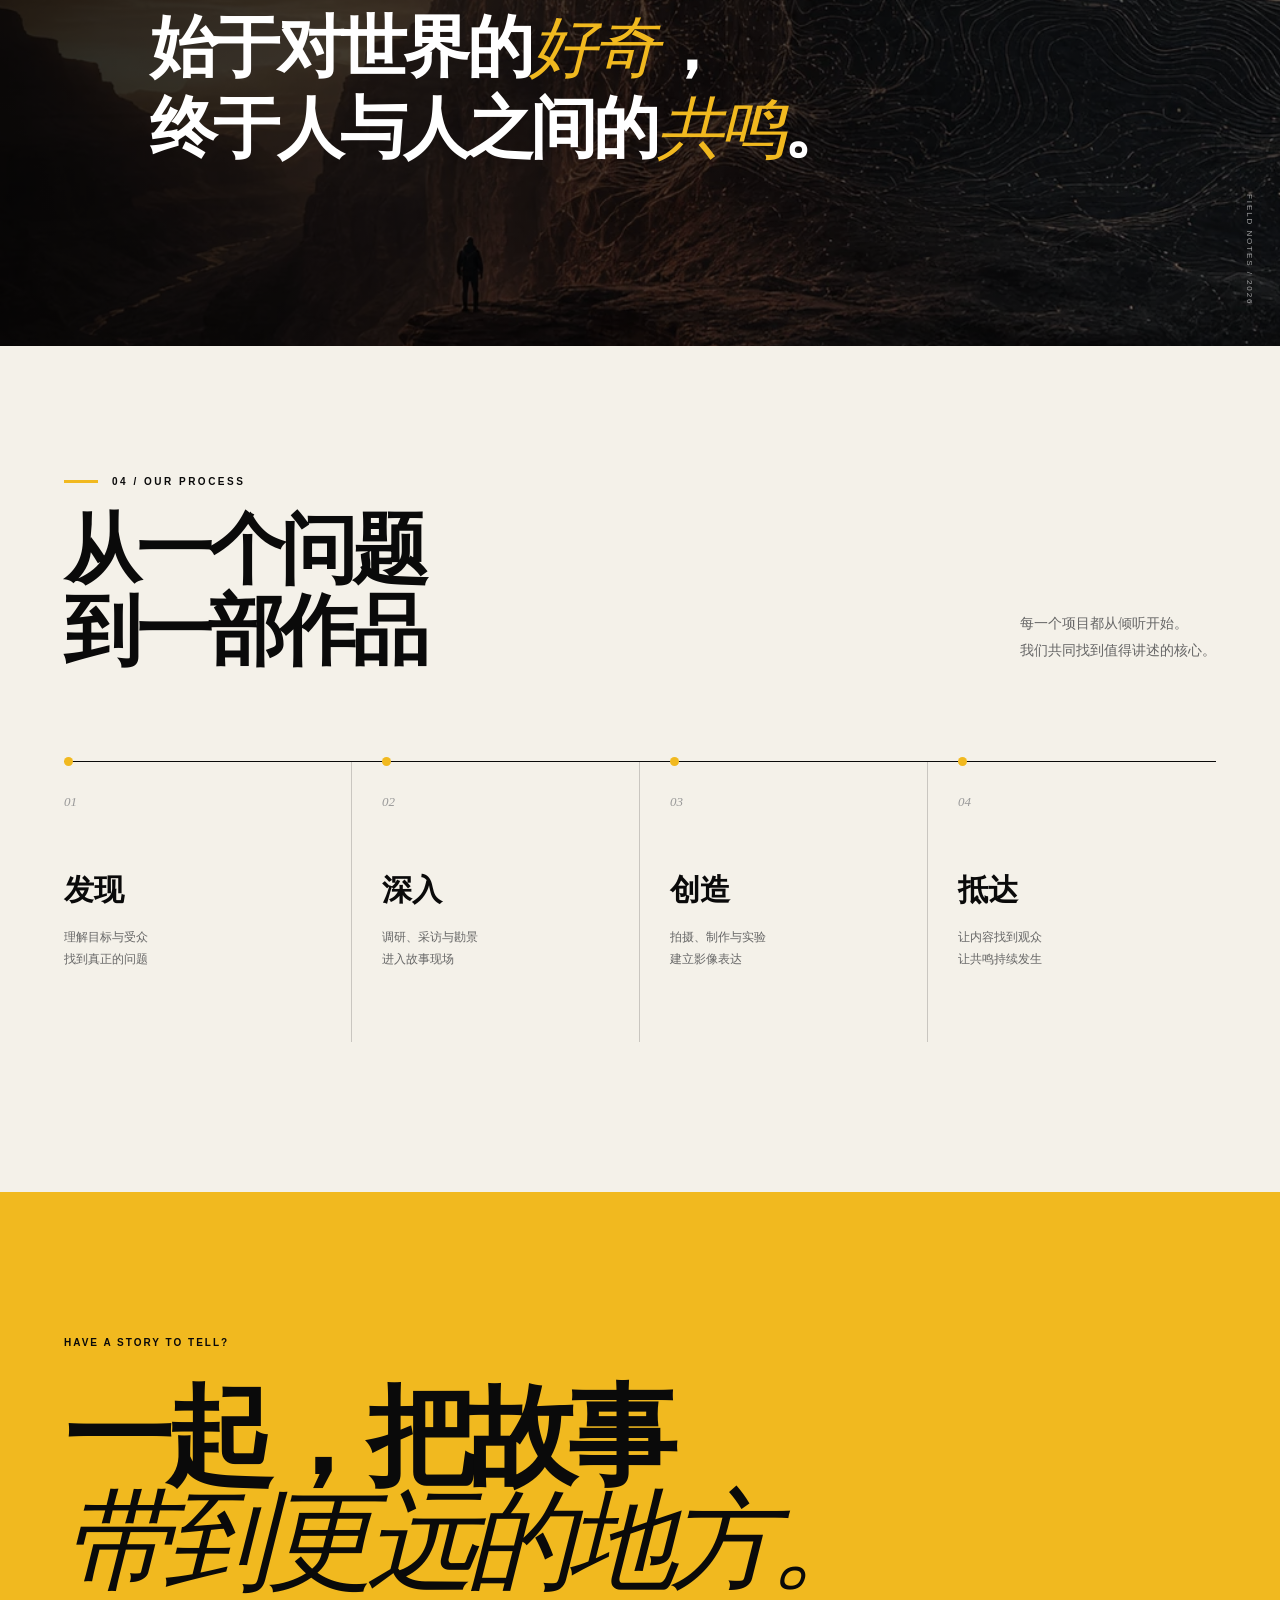
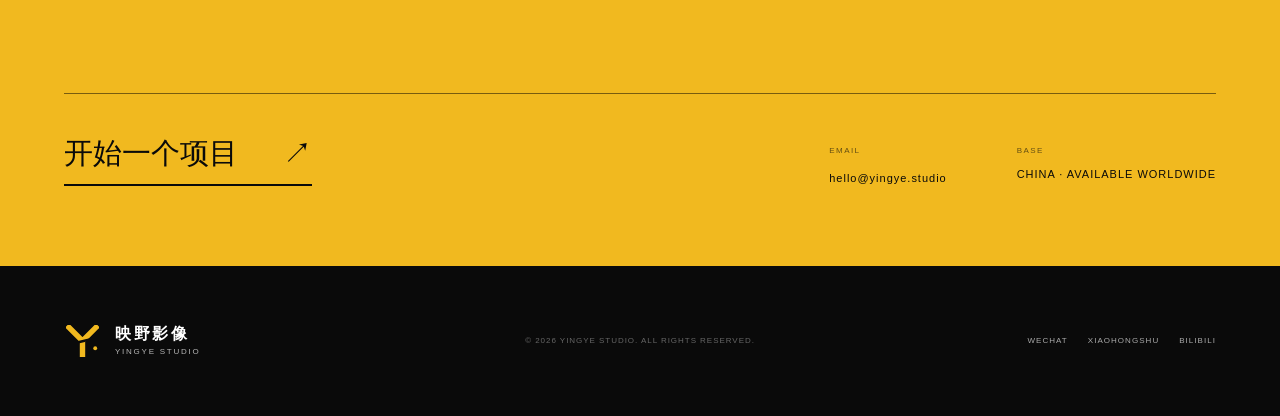
==== commit 9f7ac57b: "Add files via upload" ====
--- a/index.html
+++ b/index.html
@@ -6,6 +6,7 @@
   <meta name="description" content="映野影像 YINGYE STUDIO——记录真实世界，创造想象边界。旅行纪录片、人物故事、商业影像、AI视觉创作与品牌内容制作。" />
   <meta name="theme-color" content="#0a0a0a" />
   <title>映野影像 YINGYE STUDIO</title>
+  <link rel="icon" type="image/svg+xml" href="assets/logo-mark.svg" />
   <link rel="stylesheet" href="styles.css" />
 </head>
 <body>
@@ -13,7 +14,7 @@
 
   <header class="site-header" id="siteHeader">
     <a class="brand" href="#top" aria-label="映野影像首页">
-      <span class="brand-mark" aria-hidden="true"></span>
+      <img class="brand-symbol" src="assets/logo-mark.svg" alt="" aria-hidden="true" />
       <span class="brand-copy"><b>映野影像</b><small>YINGYE STUDIO</small></span>
     </a>
     <nav class="desktop-nav" aria-label="主导航">
@@ -63,7 +64,7 @@
           <p class="lead">我们是一间以纪实为根、以创意为翼的影像工作室。</p>
           <p>从远方的风土，到一个人的目光；从品牌的真实现场，到技术打开的想象边界——我们相信，好影像不是制造喧哗，而是在恰当的时刻，看见真正重要的事。</p>
           <div class="signature">
-            <span class="brand-mark dark" aria-hidden="true"></span>
+            <img class="brand-symbol signature-symbol" src="assets/logo-mark.svg" alt="" aria-hidden="true" />
             <b>记录真实世界，创造想象边界。</b>
             <small>— 映野影像</small>
           </div>
@@ -185,7 +186,7 @@
   </main>
 
   <footer>
-    <a class="brand footer-brand" href="#top"><span class="brand-mark"></span><span class="brand-copy"><b>映野影像</b><small>YINGYE STUDIO</small></span></a>
+    <a class="brand footer-brand" href="#top"><img class="brand-symbol" src="assets/logo-mark.svg" alt="" aria-hidden="true" /><span class="brand-copy"><b>映野影像</b><small>YINGYE STUDIO</small></span></a>
     <p>© 2026 YINGYE STUDIO. ALL RIGHTS RESERVED.</p>
     <div><a href="#">WECHAT</a><a href="#">XIAOHONGSHU</a><a href="#">BILIBILI</a></div>
   </footer>
--- a/styles.css
+++ b/styles.css
@@ -24,10 +24,7 @@
 .site-header { position: fixed; top: 0; left: 0; right: 0; z-index: 80; height: 88px; padding: 0 var(--pad); display: flex; align-items: center; justify-content: space-between; border-bottom: 1px solid rgba(255,255,255,.18); transition: background .35s, height .35s; }
 .site-header.scrolled { height: 72px; background: rgba(8,8,8,.92); backdrop-filter: blur(16px); }
 .brand { display: inline-flex; align-items: center; gap: 14px; }
-.brand-mark { width: 22px; height: 34px; display: block; border: 4px solid var(--gold); border-right: 0; position: relative; }
-.brand-mark::after { content: ""; position: absolute; right: -4px; top: -4px; width: 4px; height: 12px; background: var(--gold); box-shadow: 0 22px 0 var(--gold); }
-.brand-mark.dark { border-color: var(--ink); opacity: .8; }
-.brand-mark.dark::after { background: var(--ink); box-shadow: 0 22px 0 var(--ink); }
+.brand-symbol { width: 37px; height: 37px; display: block; flex: 0 0 auto; }
 .brand-copy { display: flex; flex-direction: column; line-height: 1; }
 .brand-copy b { font-size: 16px; letter-spacing: .16em; }
 .brand-copy small { margin-top: 6px; font-size: 8px; letter-spacing: .22em; opacity: .7; }
@@ -75,8 +72,7 @@
 .intro-copy > p { color: #54544f; line-height: 2; font-size: 14px; }
 .intro-copy .lead { color: var(--ink); font-size: 23px; line-height: 1.65; font-weight: 600; margin: 0 0 30px; }
 .signature { margin-top: 62px; padding-top: 25px; border-top: 1px solid var(--line); display: grid; grid-template-columns: auto 1fr; column-gap: 15px; align-items: center; }
-.signature .brand-mark { grid-row: 1 / 3; width: 18px; height: 28px; border-width: 3px; }
-.signature .brand-mark::after { width: 3px; right: -3px; top: -3px; height: 10px; box-shadow: 0 18px 0 var(--ink); }
+.signature .signature-symbol { grid-row: 1 / 3; width: 34px; height: 34px; }
 .signature b { font-family: var(--serif); font-size: 17px; }
 .signature small { margin-top: 7px; color: #777; }
 
